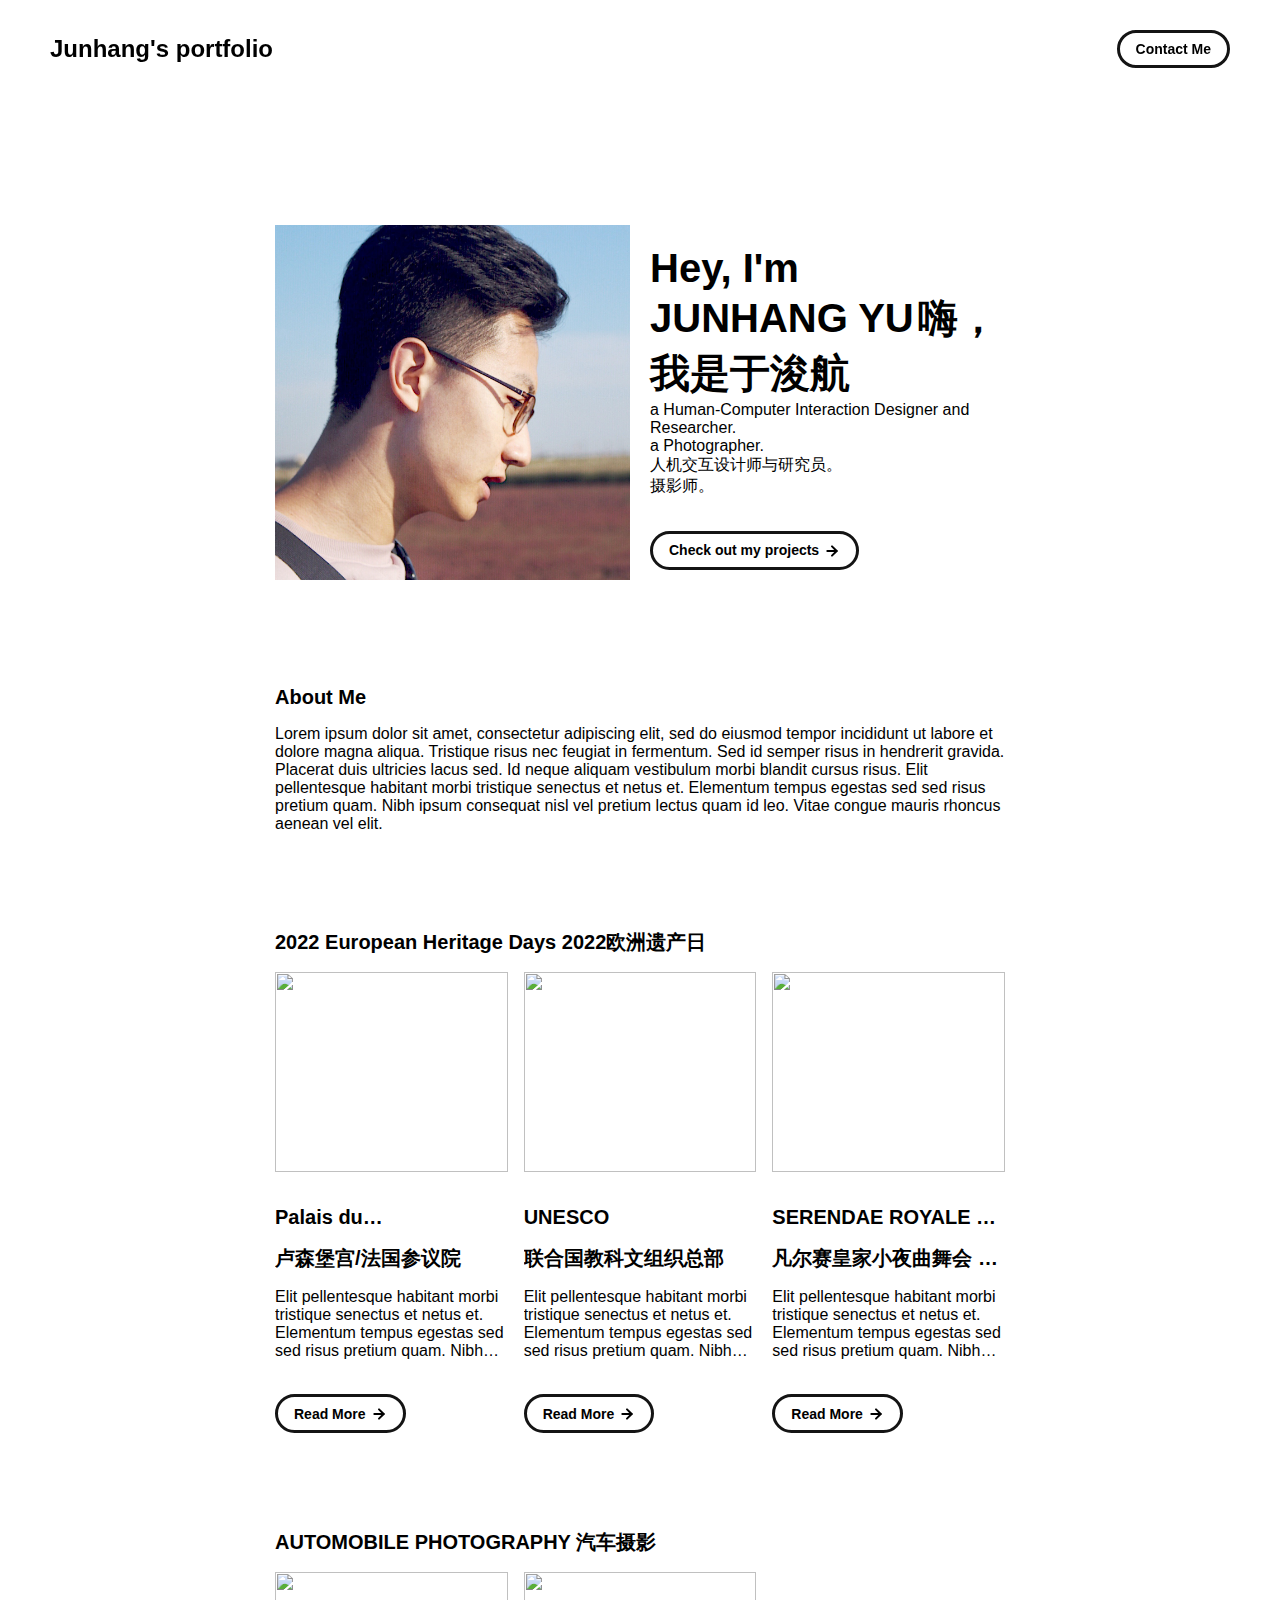
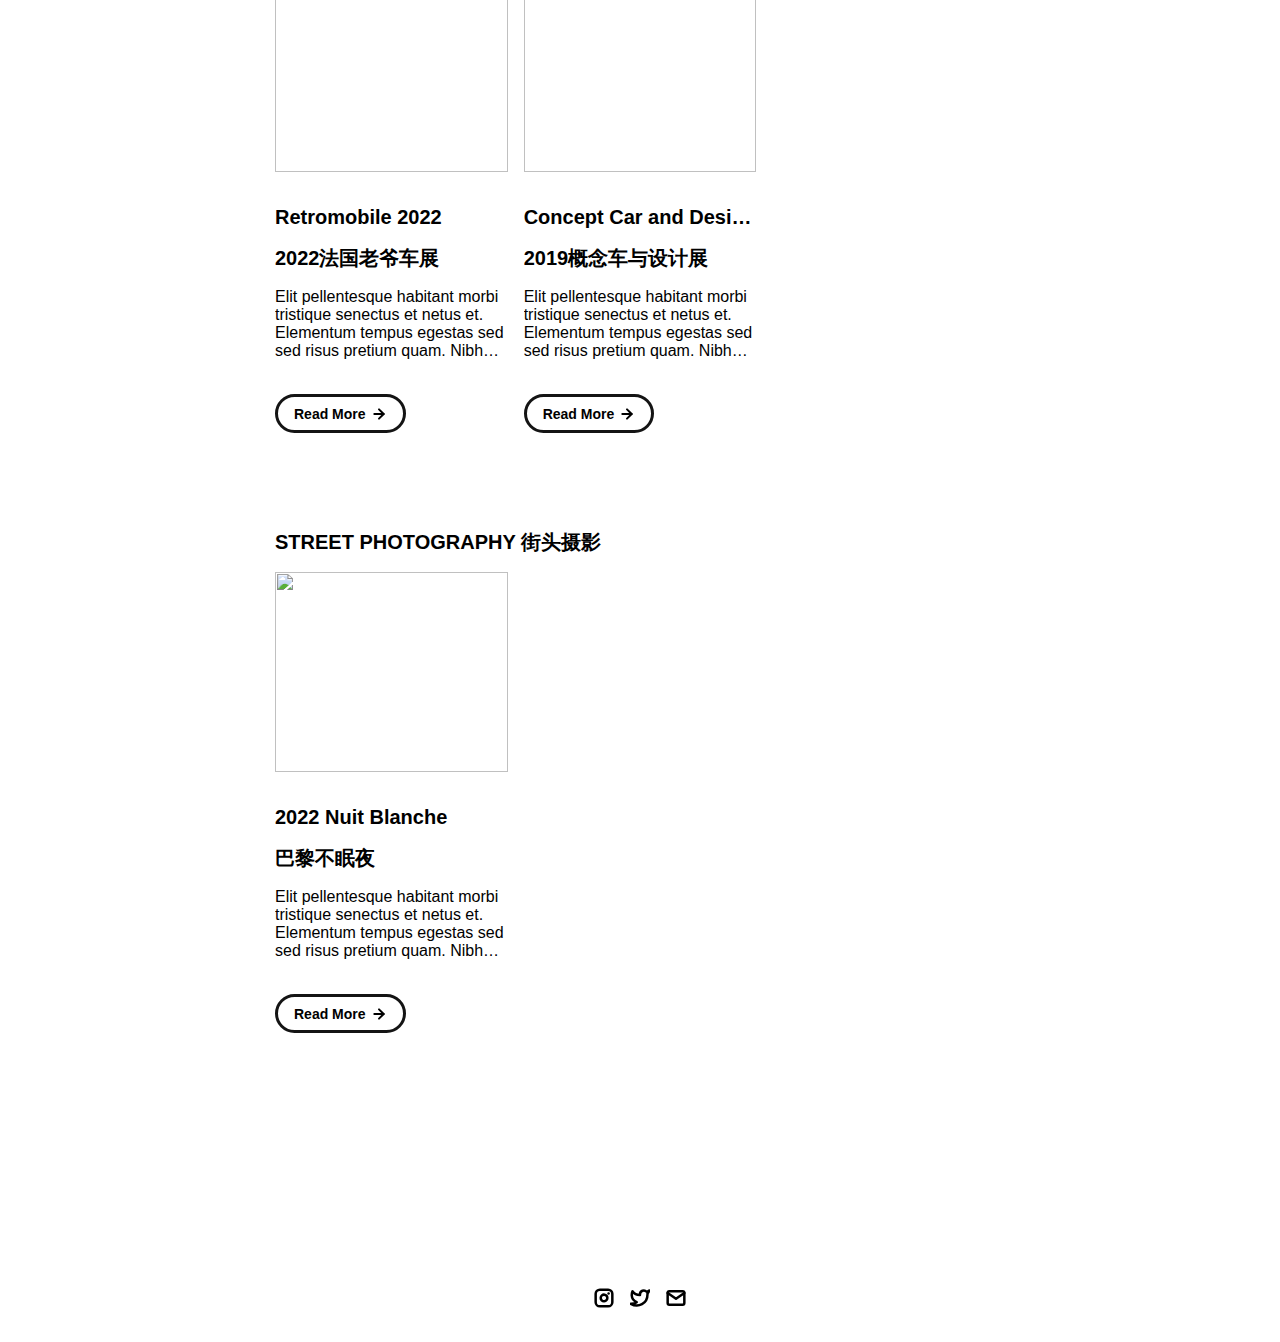
==== index.html @ 6de3dd18 "add index nav" ====
<!DOCTYPE html>
<html lang="en">

<head>
  <meta charset="utf-8">

  <!-- 
      TODO

      Upload your Unemployable (or whatever photo you like) to the assets/images folder
      and change the name of the image below to match the uploaded one

      Change the title in the <title> tag to whatever you would like the title of your portfolio to be

      This should be the same across all pages.
     -->
  <link rel="icon" href="./assets/images/1311.png" />
  <title>JUNHANG YU</title>
  <meta name="description" content="A portfolio template for the Unemployables community.">
  <meta name="viewport" content="width=device-width, initial-scale=1" />

  <link rel="stylesheet" href="./css/layout.css">
  <link rel="stylesheet" href="./css/typography.css">
  <link rel="stylesheet" href="./css/utilities.css">

  <script defer src="./js/script.js"></script>
</head>

<body>
  <!-- NAVBAR -->
  <div class="navbar">
    <a class="nav-title-link" href="./index.html">
      <!-- TODO - Change the "Portfolio Title" to whatever you want displayed in the top left -->
      <span class="nav-title">Junhang's portfolio</span>
      <!-- TODO - Change the email after 'mailto:' to your email address for contact -->
      <a class="button" href="mailto:jeremiah.y@hotmail.com">
        <span class="button-text">Contact Me</span>
      </a>
    </a>
  </div>

  <!-- MAIN PAGE CONTENT -->
  <div id="main-content">

    <!-- PORTFOLIO HEADER -->
    <div id="portfolio-header">
      <div id="portfolio-header-image-container">
        <!-- 
            TODO

            - Change the img "src" attribute to point to the Unemployable image you uploaded (or whatever image).
            - Change the number to point to your Unemployable & replace the OpenSea link with your own
            - If you aren't using an Unemployable as your image, remove the entire "a" element
          -->
        <img src="./assets/images/portrait.jpg" class="portfolio-header-image">
        <a class="no-underline" target="_blank"
          href="https://opensea.io/assets/0xe0be388ab81c47b0f098d2030a1c9ef190691a8a/1311">
          <span class="image-caption"></span>
        </a>
      </div>

      <!-- 
            TODO

            - Change the main-title to whatver you want
            - Change the body-text after that to a quick introduction to what you do
            - Edit the button text if you feel like it. It will link to the projects section below.
          -->
      <div id="portfolio-header-text-container">
        <div class="header-text">
          <span class="main-title">Hey, I'm JUNHANG YU</span>
          <span class="main-title">嗨，我是于浚航</span>
          <div class="body-text">a Human-Computer Interaction Designer and Researcher.
          </div>

          <div class="body-text">a Photographer.
            <div class="body-text">人机交互设计师与研究员。
            </div>
            <div class="body-text">摄影师。
            </div>
          </div>
        </div>
        <a class="button" id="my-work-link">
          <span class="button-text">Check out my projects</span>
          <image src="./assets/icons/arrow-right.svg" class="right-arrow-icon" />
        </a>
      </div>
    </div>

    <!-- ABOUT SECTION -->
    <!-- 
        TODO

        - Change the subheader-text to whatever header you want
        - Add paragraphs using the <div class="body-text"></div> elements in the "about-section-content"
      -->
    <div id="about-section">
      <span class="subheader-text">About Me</span>
      <div class="about-section-content">
        <div class="body-text">Lorem ipsum dolor sit amet, consectetur adipiscing elit, sed do eiusmod tempor incididunt
          ut labore et dolore magna aliqua. Tristique risus nec feugiat in fermentum. Sed id semper risus in hendrerit
          gravida. Placerat duis ultricies lacus sed. Id neque aliquam vestibulum morbi blandit cursus risus. Elit
          pellentesque habitant morbi tristique senectus et netus et. Elementum tempus egestas sed sed risus pretium
          quam. Nibh ipsum consequat nisl vel pretium lectus quam id leo. Vitae congue mauris rhoncus aenean vel elit.
        </div>

      </div>
    </div>

    <!-- PROJECTS / MY WORK SECTION -->
    <div id="my-work-section">
      <!-- TODO - Change the subheader-text to whatever you want the Projects section header to say -->
      <span class="subheader-text">2022 European Heritage Days 2022欧洲遗产日 </span>

      <div class="projects-container">

        <!-- 
            TODO

            This is where the project cards live. Here's a base level project card for you to copy:
            <div class="project-card">
              <img src="./assets/images/IMAGE_NAME" class="project-image">
              <div class="project-card-text-container">
                <div class="subheader-text project-title">PROJECT_NAME</div>
                <div class="body-text project-card-text">SMALL_PROJECT_DESCRIPTION</div>
              </div>
              <a class="button" href="./project-pages/PROJECT_PAGE_NAME.html">
                <span class="button-text">Read More</span>
                <image src="./assets/icons/arrow-right.svg" class="right-arrow-icon"/>
              </a>
            </div>

            - To add a project to the this area, copy the above, paste it below this comment, and change the following:
                - IMAGE_NAME: the name of the image file in assets/images
                - PROJECT_NAME: the name of the project (keep it short, it only shows 1 line)
                - SMALL_PROJECT_DESCRIPTION: a quick project description (max 4 lines)
                - PROJECT_PAGE_NAME.html: the html filename for the project (must be in project-pages folder)
          -->
        <div class="project-card">
          <img src="./assets/images/senat/1.jpg" class="project-image">
          <div class="project-card-text-container">
            <div class="subheader-text project-title">Palais du Luxembourg/SENAT</div>
            <div class="subheader-text project-title">卢森堡宫/法国参议院</div>
            <div class="body-text project-card-text">Elit pellentesque habitant morbi tristique senectus et netus et.
              Elementum tempus egestas sed sed risus pretium quam. Nibh ipsum consequat nisl vel pretium</div>
          </div>
          <a class="button" href="./project-pages/senat.html">
            <span class="button-text">Read More</span>
            <image src="./assets/icons/arrow-right.svg" class="right-arrow-icon" />
          </a>
        </div>
        <div class="project-card">
          <img src="./assets/images/unesco/1861663924203.jpg" class="project-image">
          <div class="project-card-text-container">
            <div class="subheader-text project-title">UNESCO</div>
            <div class="subheader-text project-title">联合国教科文组织总部</div>
            <div class="body-text project-card-text">Elit pellentesque habitant morbi tristique senectus et netus et.
              Elementum tempus egestas sed sed risus pretium quam. Nibh ipsum consequat nisl vel pretium</div>
          </div>
          <a class="button" href="./project-pages/unesco.html">
            <span class="button-text">Read More</span>
            <image src="./assets/icons/arrow-right.svg" class="right-arrow-icon" />
          </a>
        </div>

        <div class="project-card">
          <img src="./assets/images/versailles/290A2220.jpg" class="project-image">
          <div class="project-card-text-container">
            <div class="subheader-text project-title">SERENDAE ROYALE + GRANDES EAUX NOCTURNES</div>
            <div class="subheader-text project-title">凡尔赛皇家小夜曲舞会 + 夜间喷泉焰火</div>
            <div class="body-text project-card-text">Elit pellentesque habitant morbi tristique senectus et netus et.
              Elementum tempus egestas sed sed risus pretium quam. Nibh ipsum consequat nisl vel pretium</div>
          </div>
          <a class="button" href="./project-pages/versailles.html">
            <span class="button-text">Read More</span>
            <image src="./assets/icons/arrow-right.svg" class="right-arrow-icon" />
          </a>
        </div>
      </div>
    </div>



    <div id="my-work-section">
      <!-- TODO - Change the subheader-text to whatever you want the Projects section header to say -->
      <span class="subheader-text">AUTOMOBILE PHOTOGRAPHY 汽车摄影</span>

      <div class="projects-container">
        <div class="project-card">
          <img src="./assets/images/retromobile2022/290A1263.jpg" class="project-image">
          <div class="project-card-text-container">
            <div class="subheader-text project-title">Retromobile 2022</div>
            <div class="subheader-text project-title">2022法国老爷车展</div>
            <div class="body-text project-card-text">Elit pellentesque habitant morbi tristique senectus et netus et.
              Elementum tempus egestas sed sed risus pretium quam. Nibh ipsum consequat nisl vel pretium</div>
          </div>
          <a class="button" href="./project-pages/retromobile2022.html">
            <span class="button-text">Read More</span>
            <image src="./assets/icons/arrow-right.svg" class="right-arrow-icon" />
          </a>
        </div>


        <div class="project-card">
          <img src="./assets/images/conceptcarexpo2019/290A8990.jpg" class="project-image">
          <div class="project-card-text-container">
            <div class="subheader-text project-title">Concept Car and Design Exposition 2019</div>
            <div class="subheader-text project-title">2019概念车与设计展</div>
            <div class="body-text project-card-text">Elit pellentesque habitant morbi tristique senectus et netus et.
              Elementum tempus egestas sed sed risus pretium quam. Nibh ipsum consequat nisl vel pretium</div>
          </div>
          <a class="button" href="./project-pages/conceptcarexpo2019.html">
            <span class="button-text">Read More</span>
            <image src="./assets/icons/arrow-right.svg" class="right-arrow-icon" />
          </a>
        </div>

      </div>
    </div>





    <div id="my-work-section">
      <span class="subheader-text">STREET PHOTOGRAPHY 街头摄影</span>
    <div class="project-card">
      <img src="./assets/images/nuitblanche2022/1WechatIMG239.jpg" class="project-image">
      <div class="project-card-text-container">
        <div class="subheader-text project-title">2022 Nuit Blanche</div>
        <div class="subheader-text project-title">巴黎不眠夜</div>
        <div class="body-text project-card-text">Elit pellentesque habitant morbi tristique senectus et netus et.
          Elementum tempus egestas sed sed risus pretium quam. Nibh ipsum consequat nisl vel pretium</div>
      </div>
      <a class="button" href="./project-pages/nuitblanche.html">
        <span class="button-text">Read More</span>
        <image src="./assets/icons/arrow-right.svg" class="right-arrow-icon" />
      </a>
    </div>
    </div>





  </div>

  <!-- FOOTER -->
  <div id="footer">
    <!-- 
        TODO - Change href to your Instagram account (can also delete entire "a" element if no Instagram) 

        This should be the same across all pages.
      -->
    <a class="icon-link" target="_blank" href="https://twitter.com/whitevans_eth">
      <image src="./assets/icons/instagram.svg" class="footer-icon" />
    </a>
    <!-- 
        TODO - Change href to your Twitter account (can also delete entire "a" element if no Twitter) 
      
        This should be the same across all pages.
      -->
    <a class="icon-link" target="_blank" href="https://twitter.com/whitevans_eth">
      <image src="./assets/icons/twitter.svg" class="footer-icon" />
    </a>
    <!-- 
        TODO - Change the email after "mailto" to your contact email 
      
        This should be the same across all pages.
      -->
    <a class="icon-link" href="mailto:whitevans.eth@gmail.com">
      <image src="./assets/icons/mail.svg" class="footer-icon" />
    </a>


  </div>

</body>

</html>
---- css/layout.css ----
* {
  box-sizing: border-box;
}

html {
  text-size-adjust: none;
  -webkit-text-size-adjust: none;
  -moz-text-size-adjust: none;
  -ms-text-size-adjust: none;
  scroll-behavior: smooth;
  
}

body {
  margin: 0;
  -webkit-font-smoothing: antialiased;
  -moz-osx-font-smoothing: grayscale;
  position: relative;
  /* background-color: aqua; */
  scroll-padding-top: var(--scroll-padding);
}




/* Main Page Layout */

#main-content {
  margin: 225px 425px;
  display: flex;
  flex-direction: column;
  gap: 96px;
  background-color: white;
  
}




/* Portfolio Header */

#portfolio-header {
  display: flex;
  gap: 20px;
  align-items: center;
}

#portfolio-header-image-container {
  display: flex;
  flex-direction: column;
  gap: 10px;
  flex-basis: 50%;
}

.portfolio-header-image {
  width: 100%;
  height: auto;
}

#portfolio-header-text-container {
  display: flex;
  flex-direction: column;
  gap: 34px;
  flex-basis: 50%;
}




/* About Section */

#about-section {
  display: flex;
  flex-direction: column;
  gap: 16px;
}

.about-section-content {
  display: flex;
  flex-direction: column;
  gap: 34px;
}




/* Project Section */

#my-work-section {
  display: flex;
  flex-direction: column;
  gap: 16px;
}

.projects-container {
  display: flex;
  gap: 34px 16px;
  flex-wrap: wrap;
}

    /* Project Cards */

    .project-card {
      max-width: calc((100% - 32px) / 3);
      display: flex;
      flex-direction: column;
      gap: 34px;
    }

    .project-card-text-container {
      flex-direction: column;
      display: flex;
      gap: 16px
    }

    .project-image {
      width: 100%;
      height: 200px;
      object-fit: cover;
      object-position: center;
    }




/* Project Pages */

#project-header {
  display: flex;
  flex-direction: column;
  gap: 16px;
}

.project-header-image {
  width: 100%;
  height: auto;
}

#project-details {
  display: flex;
  flex-direction: column;
  gap: 16px;
}

.project-details-content {
  display: flex;
  flex-direction: column;
  gap: 34px;
}

    /* Project Gallery */

    #project-gallery {
      display: flex;
      flex-direction: column;
      gap: 16px;
    }

    .project-gallery-content {
      display: flex;
      flex-wrap: wrap;
      gap: 34px 16px;
    }

    .gallery-image-container {
      width: 100%;
      display: flex;
      flex-direction: column;
      gap: 10px;
    }

    .gallery-image-container.half-width {
      width: calc((100% - 16px) / 2);
    }

    .gallery-image {
      width: 100%;
      height: auto;
    }


/* Extra Extra large devices (large laptops and desktops, 1200px and below) */
@media only screen and (max-width: 1600px) {
  #main-content {
    margin: 225px 275px;
  }
}

/* Extra large devices (large laptops and desktops, 1200px and below) */
@media only screen and (max-width: 1200px) {
  #main-content {
    margin: 225px 175px;
  }
}

/* Large devices (laptops/desktops, 1000px and below) */
@media only screen and (max-width: 1000px) {
  #main-content {
    margin: 225px 75px;
  }
}

/* Small devices (portrait tablets and large phones, 800px and below) */
@media only screen and (max-width: 800px) {
  #main-content {
    margin: 150px 50px;
  }

  #portfolio-header {
    flex-direction: column;
  }

  .project-card {
    max-width: calc((100% - 16px) / 2);
  }
}

/* Small devices (portrait tablets and large phones, 600px and below) */
@media only screen and (max-width: 600px) {
  #main-content {
    margin: 125px 20px;
  }

  .project-card {
    max-width: 100%;
  }
}
---- css/typography.css ----
body {
  font-family: "Helvetica Neue", Helvetica, Arial, sans-serif;
}

.nav-title {
  font-weight: 700;
  font-size: 24px;
}

.button-text {
  font-size: 14px;
  font-weight: 700;
}

.image-caption {
  font-size: 14px;
  font-weight: 500;
}

.main-title {
  font-size: 40px;
  font-weight: 700;
}

.subheader-text {
  font-size: 20px;
  font-weight: 700;
}

.body-text {
  font-size: 16px;
  font-weight: 500;
}

.project-card-text {
  overflow: hidden;
  text-overflow: ellipsis;
  display: -webkit-box;
  -webkit-line-clamp: 4;
  -webkit-box-orient: vertical;
}

.project-title {
  overflow: hidden;
  text-overflow: ellipsis;
  display: -webkit-box;
  -webkit-line-clamp: 1;
  -webkit-box-orient: vertical;
}
---- css/utilities.css ----
/* Icons */

.right-arrow-icon {
  width: 16px;
  height: 16px;
  margin-top: 1px;
}

.footer-icon {
  width: 20px;
  height: 20px;
}

a.icon-link {
  transition: transform 200ms ease-in-out;
}

a.icon-link:hover {
  cursor: pointer;
  stroke-width: 5;
  margin: 0;
  transform: rotate(15deg);
}


/* Navbar Styling */

.navbar {
  
  width: 100%;
  padding: 30px 50px;
  display: flex;
  justify-content: space-between;
  align-items: center;
  position: fixed;
  top: 0;
  left: 0;
  /* background-color: green; */
  /* background-color: white  */
}

.nav-title-link {
  color: black;
  text-decoration: none;
}

.nav-title-link:hover {
  text-decoration: underline;
}

/* Small devices (portrait tablets and large phones, 800px and below) */
@media only screen and (max-width: 800px) {
  .navbar {
    padding: 20px 20px;
    background-color: white
  }
}


/* Button Styling */

a.button {
  background-color: white;
  padding: 8px 16px;
  border: 3px solid #141414;
  border-radius: 50px;
  color: black;
  text-decoration: none;
  width: fit-content;
  display: flex;
  gap: 5px;
  align-items: center;
}

a.button:hover {
  text-decoration: underline;
  text-decoration-thickness: 2px;
  cursor: pointer;
}


/* Footer Styling */

#footer {
  width: 100%;
  display: flex;
  padding: 30px 50px;
  justify-content: center;
  align-items: center;
  gap: 16px;
}

/* Link Styling */
a.no-underline {
  text-decoration: none;
  color: black
}

a.no-underline:hover {
  text-decoration: underline;
  cursor: pointer;
}

/* Small devices (portrait tablets and large phones, 800px and below) */
@media only screen and (max-width: 800px) {
  #footer {
    padding: 20px 20px;
  }
}


/* Floating button */
#float-button {
  position: fixed;
  bottom: 20px;
  right: 30px;
}
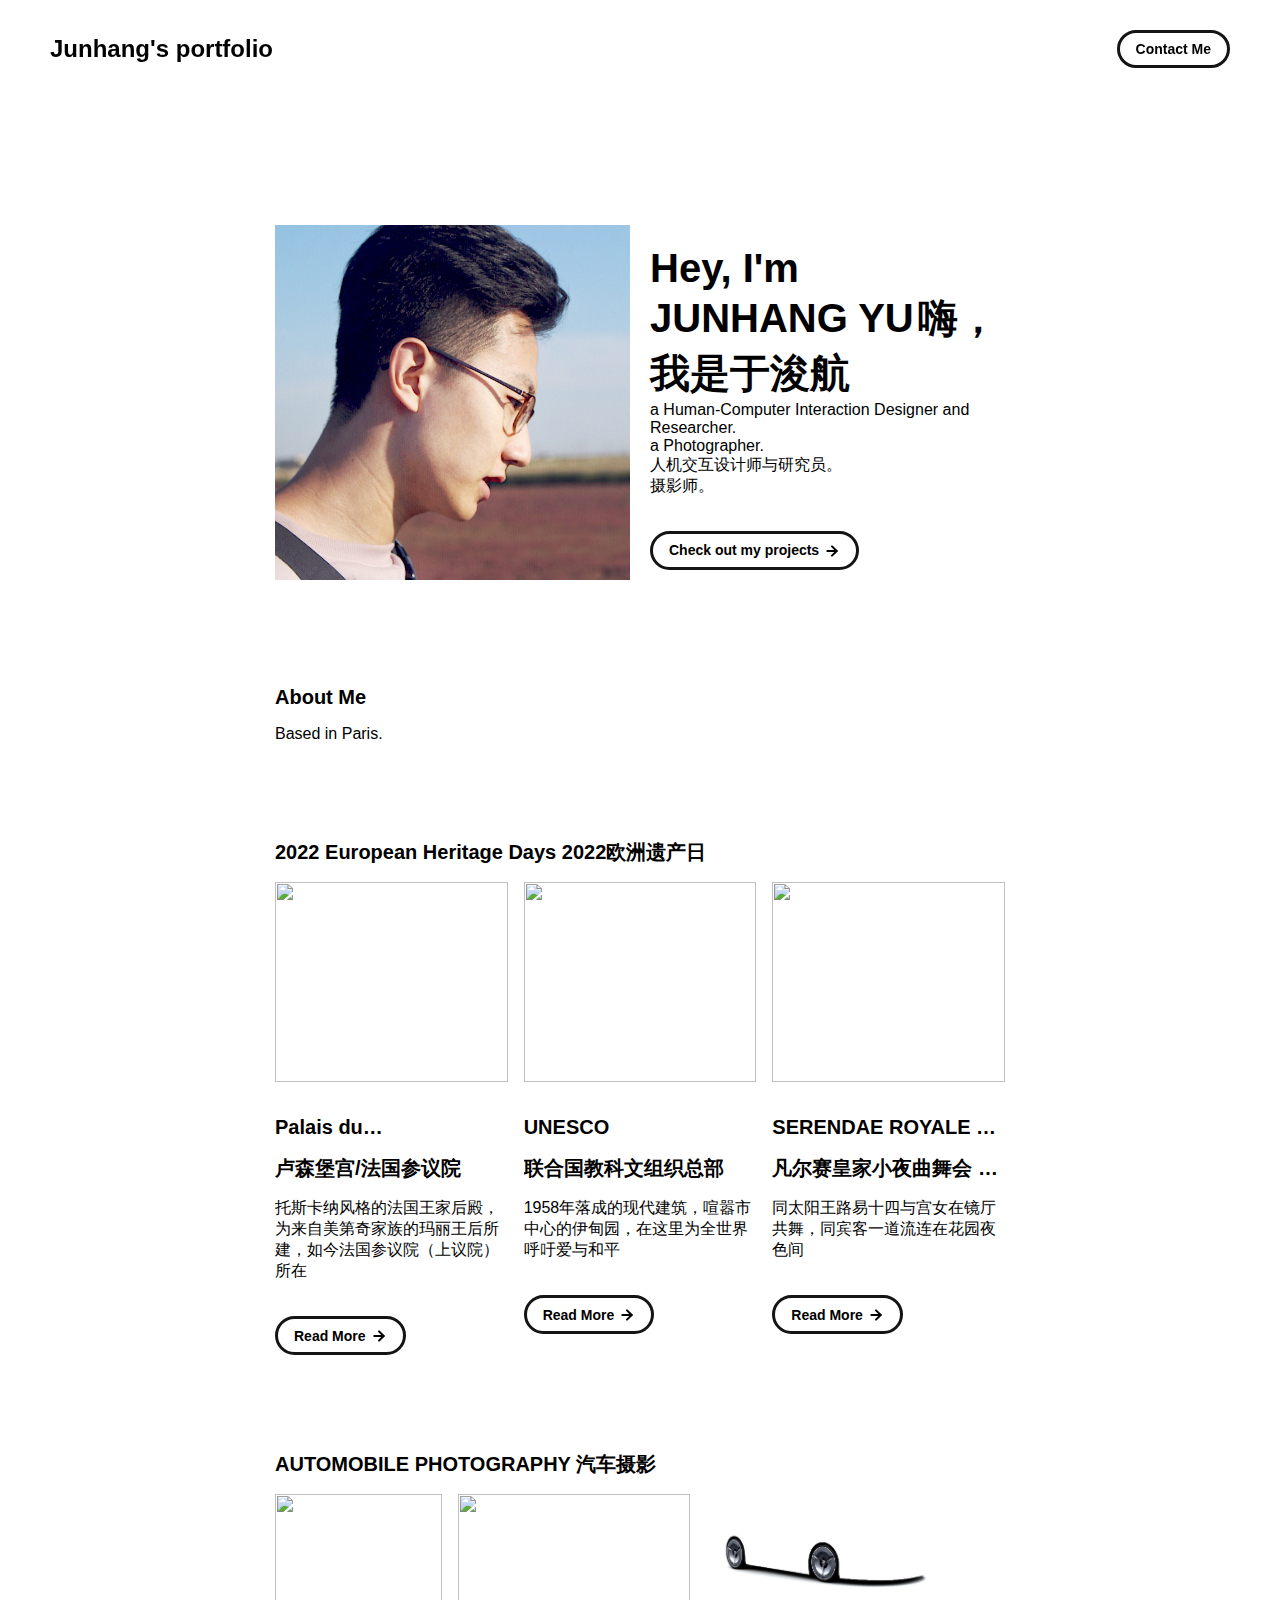
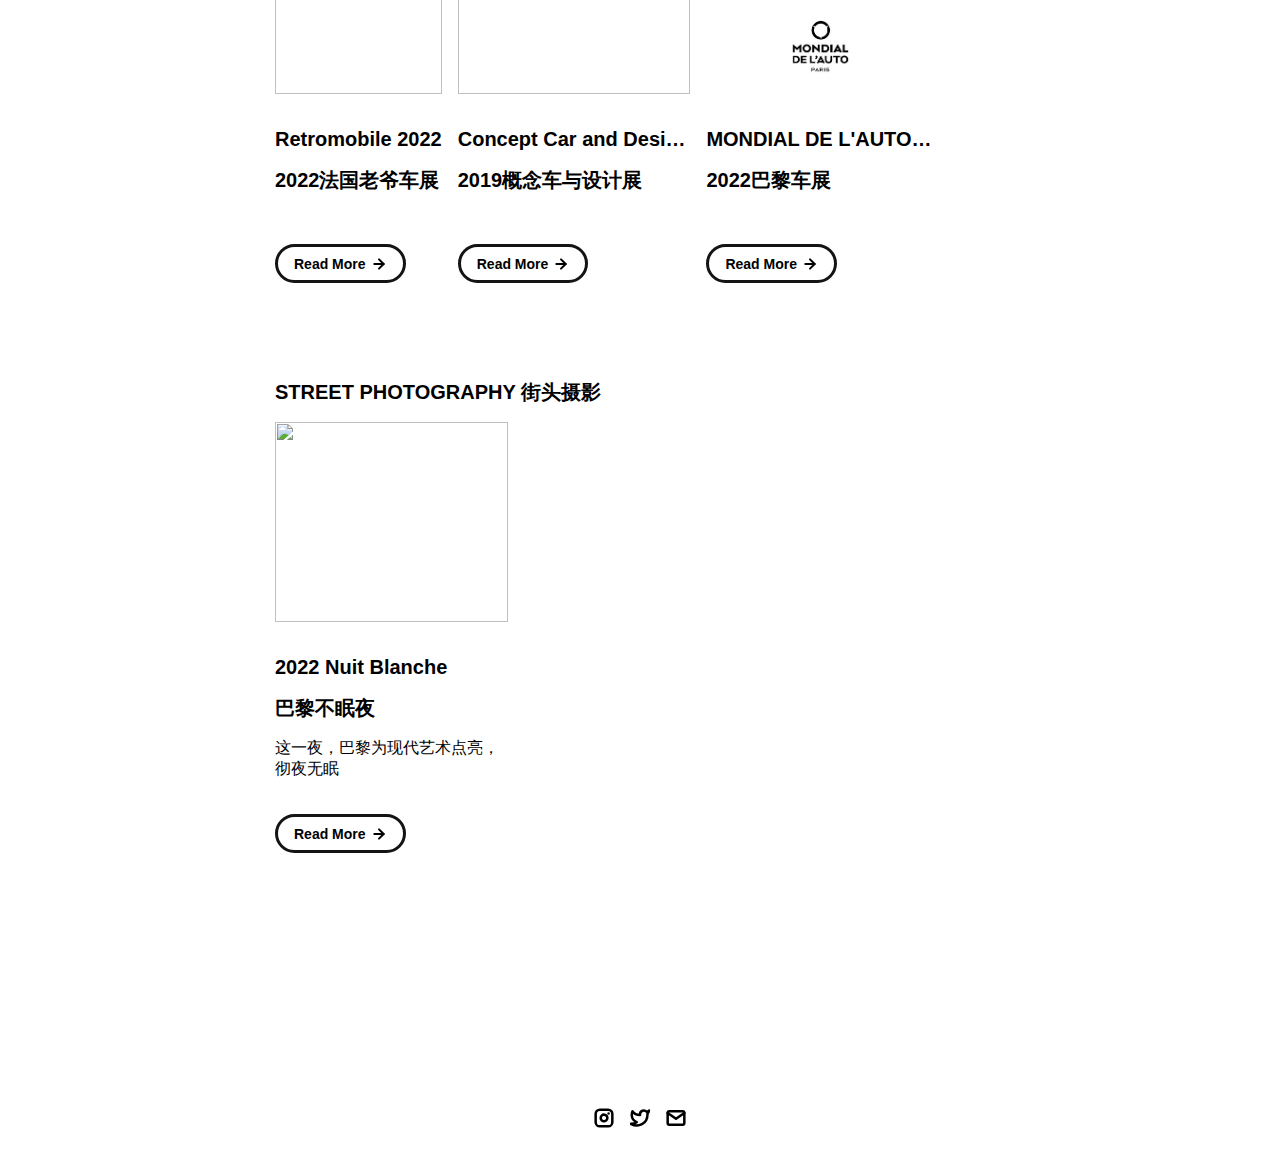
==== commit 606375e9: "add pics" ====
--- a/index.html
+++ b/index.html
@@ -33,7 +33,7 @@
       <!-- TODO - Change the "Portfolio Title" to whatever you want displayed in the top left -->
       <span class="nav-title">Junhang's portfolio</span>
       <!-- TODO - Change the email after 'mailto:' to your email address for contact -->
-      <a class="button" href="mailto:jeremiah.y@hotmail.com">
+      <a class="button" href="mailto:junhang.yu@outlook.com">
         <span class="button-text">Contact Me</span>
       </a>
     </a>
@@ -97,11 +97,8 @@
     <div id="about-section">
       <span class="subheader-text">About Me</span>
       <div class="about-section-content">
-        <div class="body-text">Lorem ipsum dolor sit amet, consectetur adipiscing elit, sed do eiusmod tempor incididunt
-          ut labore et dolore magna aliqua. Tristique risus nec feugiat in fermentum. Sed id semper risus in hendrerit
-          gravida. Placerat duis ultricies lacus sed. Id neque aliquam vestibulum morbi blandit cursus risus. Elit
-          pellentesque habitant morbi tristique senectus et netus et. Elementum tempus egestas sed sed risus pretium
-          quam. Nibh ipsum consequat nisl vel pretium lectus quam id leo. Vitae congue mauris rhoncus aenean vel elit.
+        <div class="body-text">
+          Based in Paris. 
         </div>
 
       </div>
@@ -141,8 +138,7 @@
           <div class="project-card-text-container">
             <div class="subheader-text project-title">Palais du Luxembourg/SENAT</div>
             <div class="subheader-text project-title">卢森堡宫/法国参议院</div>
-            <div class="body-text project-card-text">Elit pellentesque habitant morbi tristique senectus et netus et.
-              Elementum tempus egestas sed sed risus pretium quam. Nibh ipsum consequat nisl vel pretium</div>
+            <div class="body-text project-card-text">托斯卡纳风格的法国王家后殿，为来自美第奇家族的玛丽王后所建，如今法国参议院（上议院）所在</div>
           </div>
           <a class="button" href="./project-pages/senat.html">
             <span class="button-text">Read More</span>
@@ -154,8 +150,7 @@
           <div class="project-card-text-container">
             <div class="subheader-text project-title">UNESCO</div>
             <div class="subheader-text project-title">联合国教科文组织总部</div>
-            <div class="body-text project-card-text">Elit pellentesque habitant morbi tristique senectus et netus et.
-              Elementum tempus egestas sed sed risus pretium quam. Nibh ipsum consequat nisl vel pretium</div>
+            <div class="body-text project-card-text">1958年落成的现代建筑，喧嚣市中心的伊甸园，在这里为全世界呼吁爱与和平</div>
           </div>
           <a class="button" href="./project-pages/unesco.html">
             <span class="button-text">Read More</span>
@@ -168,8 +163,7 @@
           <div class="project-card-text-container">
             <div class="subheader-text project-title">SERENDAE ROYALE + GRANDES EAUX NOCTURNES</div>
             <div class="subheader-text project-title">凡尔赛皇家小夜曲舞会 + 夜间喷泉焰火</div>
-            <div class="body-text project-card-text">Elit pellentesque habitant morbi tristique senectus et netus et.
-              Elementum tempus egestas sed sed risus pretium quam. Nibh ipsum consequat nisl vel pretium</div>
+            <div class="body-text project-card-text">同太阳王路易十四与宫女在镜厅共舞，同宾客一道流连在花园夜色间</div>
           </div>
           <a class="button" href="./project-pages/versailles.html">
             <span class="button-text">Read More</span>
@@ -191,8 +185,7 @@
           <div class="project-card-text-container">
             <div class="subheader-text project-title">Retromobile 2022</div>
             <div class="subheader-text project-title">2022法国老爷车展</div>
-            <div class="body-text project-card-text">Elit pellentesque habitant morbi tristique senectus et netus et.
-              Elementum tempus egestas sed sed risus pretium quam. Nibh ipsum consequat nisl vel pretium</div>
+            <div class="body-text project-card-text"></div>
           </div>
           <a class="button" href="./project-pages/retromobile2022.html">
             <span class="button-text">Read More</span>
@@ -206,14 +199,29 @@
           <div class="project-card-text-container">
             <div class="subheader-text project-title">Concept Car and Design Exposition 2019</div>
             <div class="subheader-text project-title">2019概念车与设计展</div>
-            <div class="body-text project-card-text">Elit pellentesque habitant morbi tristique senectus et netus et.
-              Elementum tempus egestas sed sed risus pretium quam. Nibh ipsum consequat nisl vel pretium</div>
+            <div class="body-text project-card-text"></div>
           </div>
           <a class="button" href="./project-pages/conceptcarexpo2019.html">
             <span class="button-text">Read More</span>
             <image src="./assets/icons/arrow-right.svg" class="right-arrow-icon" />
           </a>
         </div>
+
+
+
+        <div class="project-card">
+          <img src="./assets/images/mondialDeLAuto2022/cover.jpeg" class="project-image">
+          <div class="project-card-text-container">
+            <div class="subheader-text project-title">MONDIAL DE L'AUTO 2022</div>
+            <div class="subheader-text project-title">2022巴黎车展</div>
+            <div class="body-text project-card-text"></div>
+          </div>
+          <a class="button" href="./project-pages/ParisAutoShow2022.html">
+            <span class="button-text">Read More</span>
+            <image src="./assets/icons/arrow-right.svg" class="right-arrow-icon" />
+          </a>
+        </div>
+
 
       </div>
     </div>
@@ -229,8 +237,7 @@
       <div class="project-card-text-container">
         <div class="subheader-text project-title">2022 Nuit Blanche</div>
         <div class="subheader-text project-title">巴黎不眠夜</div>
-        <div class="body-text project-card-text">Elit pellentesque habitant morbi tristique senectus et netus et.
-          Elementum tempus egestas sed sed risus pretium quam. Nibh ipsum consequat nisl vel pretium</div>
+        <div class="body-text project-card-text">这一夜，巴黎为现代艺术点亮，彻夜无眠</div>
       </div>
       <a class="button" href="./project-pages/nuitblanche.html">
         <span class="button-text">Read More</span>
@@ -248,33 +255,30 @@
   <!-- FOOTER -->
   <div id="footer">
     <!-- 
-        TODO - Change href to your Instagram account (can also delete entire "a" element if no Instagram) 
-
-        This should be the same across all pages.
-      -->
-    <a class="icon-link" target="_blank" href="https://twitter.com/whitevans_eth">
-      <image src="./assets/icons/instagram.svg" class="footer-icon" />
-    </a>
-    <!-- 
-        TODO - Change href to your Twitter account (can also delete entire "a" element if no Twitter) 
-      
-        This should be the same across all pages.
-      -->
-    <a class="icon-link" target="_blank" href="https://twitter.com/whitevans_eth">
-      <image src="./assets/icons/twitter.svg" class="footer-icon" />
-    </a>
-    <!-- 
-        TODO - Change the email after "mailto" to your contact email 
-      
-        This should be the same across all pages.
-      -->
-    <a class="icon-link" href="mailto:whitevans.eth@gmail.com">
-      <image src="./assets/icons/mail.svg" class="footer-icon" />
-    </a>
-
-
+      TODO - Change href to your Instagram account (can also delete entire "a" element if no Instagram) 
+
+      This should be the same across all pages.
+    -->
+    <a class="icon-link" target="_blank" href="https://instagram.com/jeremiah_masong">
+      <image src="../assets/icons/instagram.svg" class="footer-icon"/>
+    </a>
+    <!-- 
+      TODO - Change href to your Twitter account (can also delete entire "a" element if no Twitter) 
+    
+      This should be the same across all pages.
+    -->
+    <a class="icon-link" target="_blank" href="https://twitter.com">
+      <image src="../assets/icons/twitter.svg" class="footer-icon"/>
+    </a>
+    <!-- 
+      TODO - Change the email after "mailto" to your contact email 
+    
+      This should be the same across all pages.
+    -->
+    <a class="icon-link" href="mailto:junhang.yu@outlook.com">
+      <image src="../assets/icons/mail.svg" class="footer-icon"/>
+    </a>
   </div>
-
 </body>
 
 </html>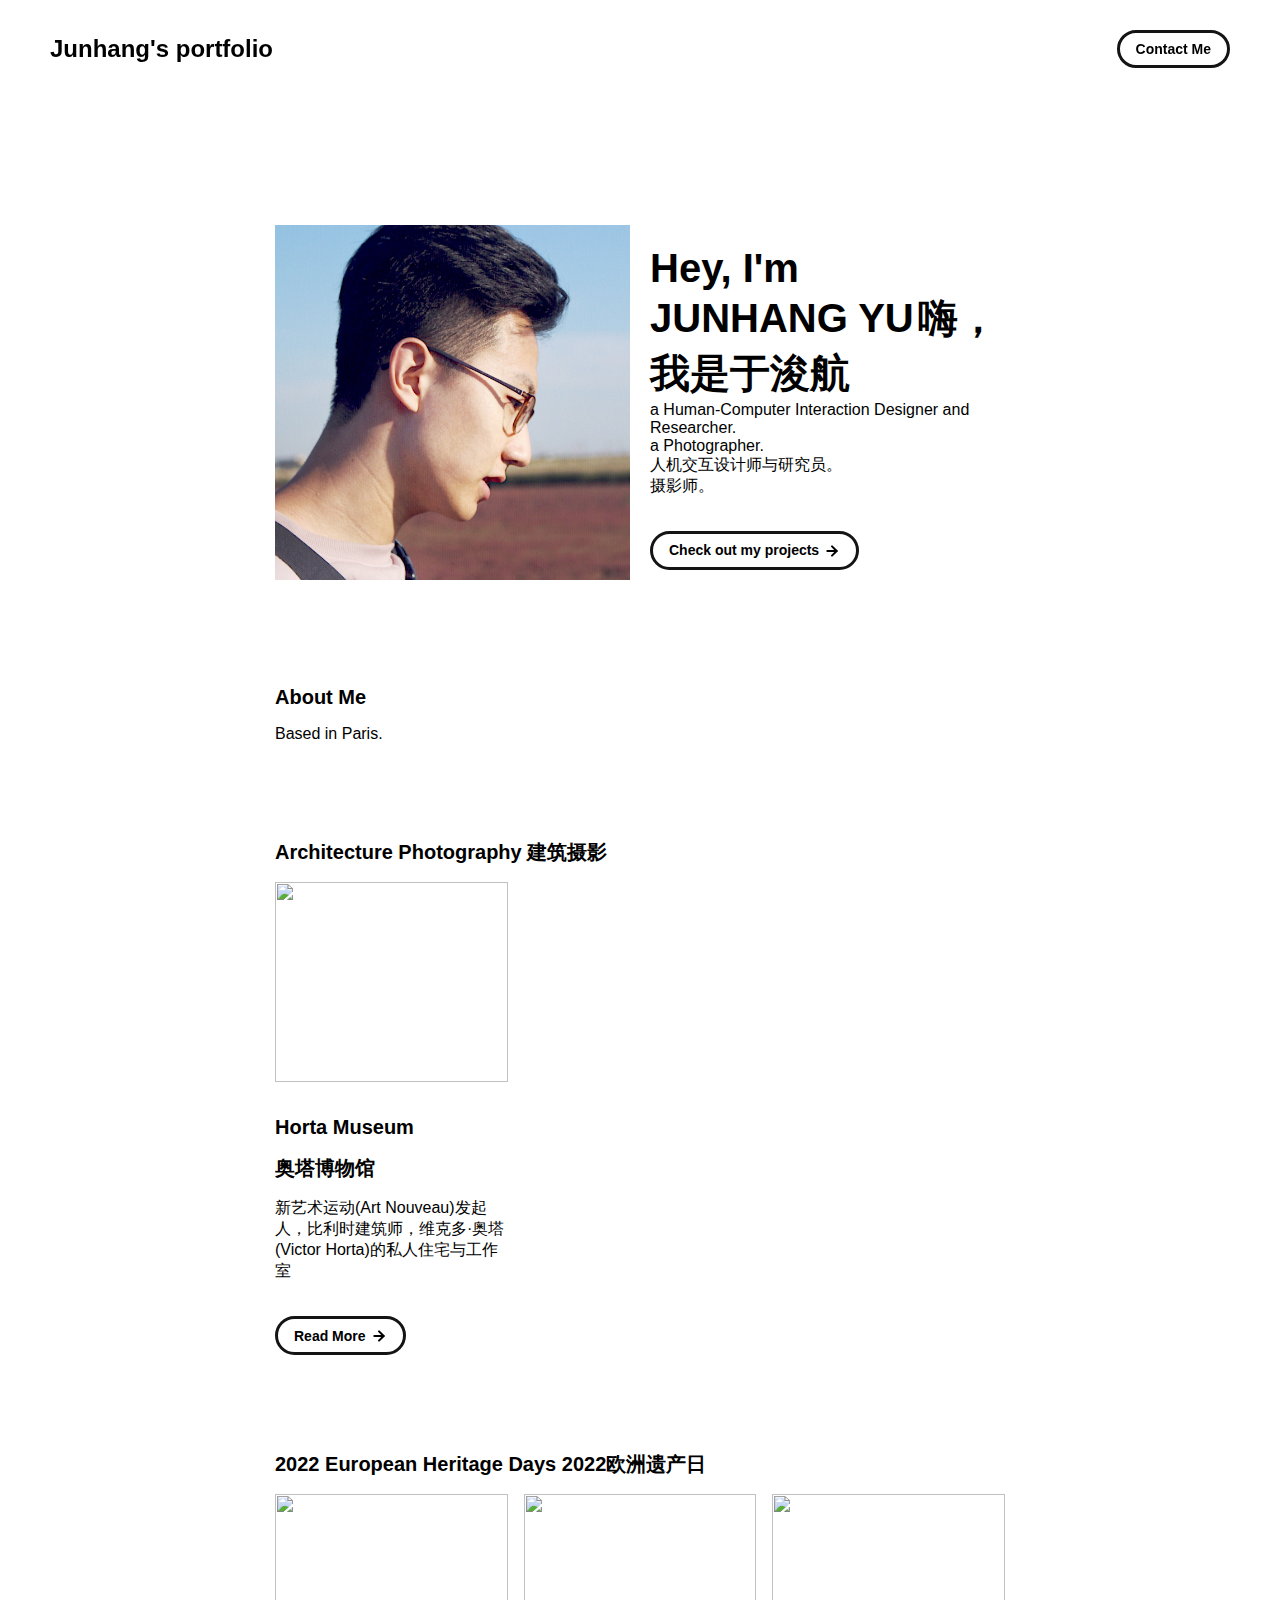
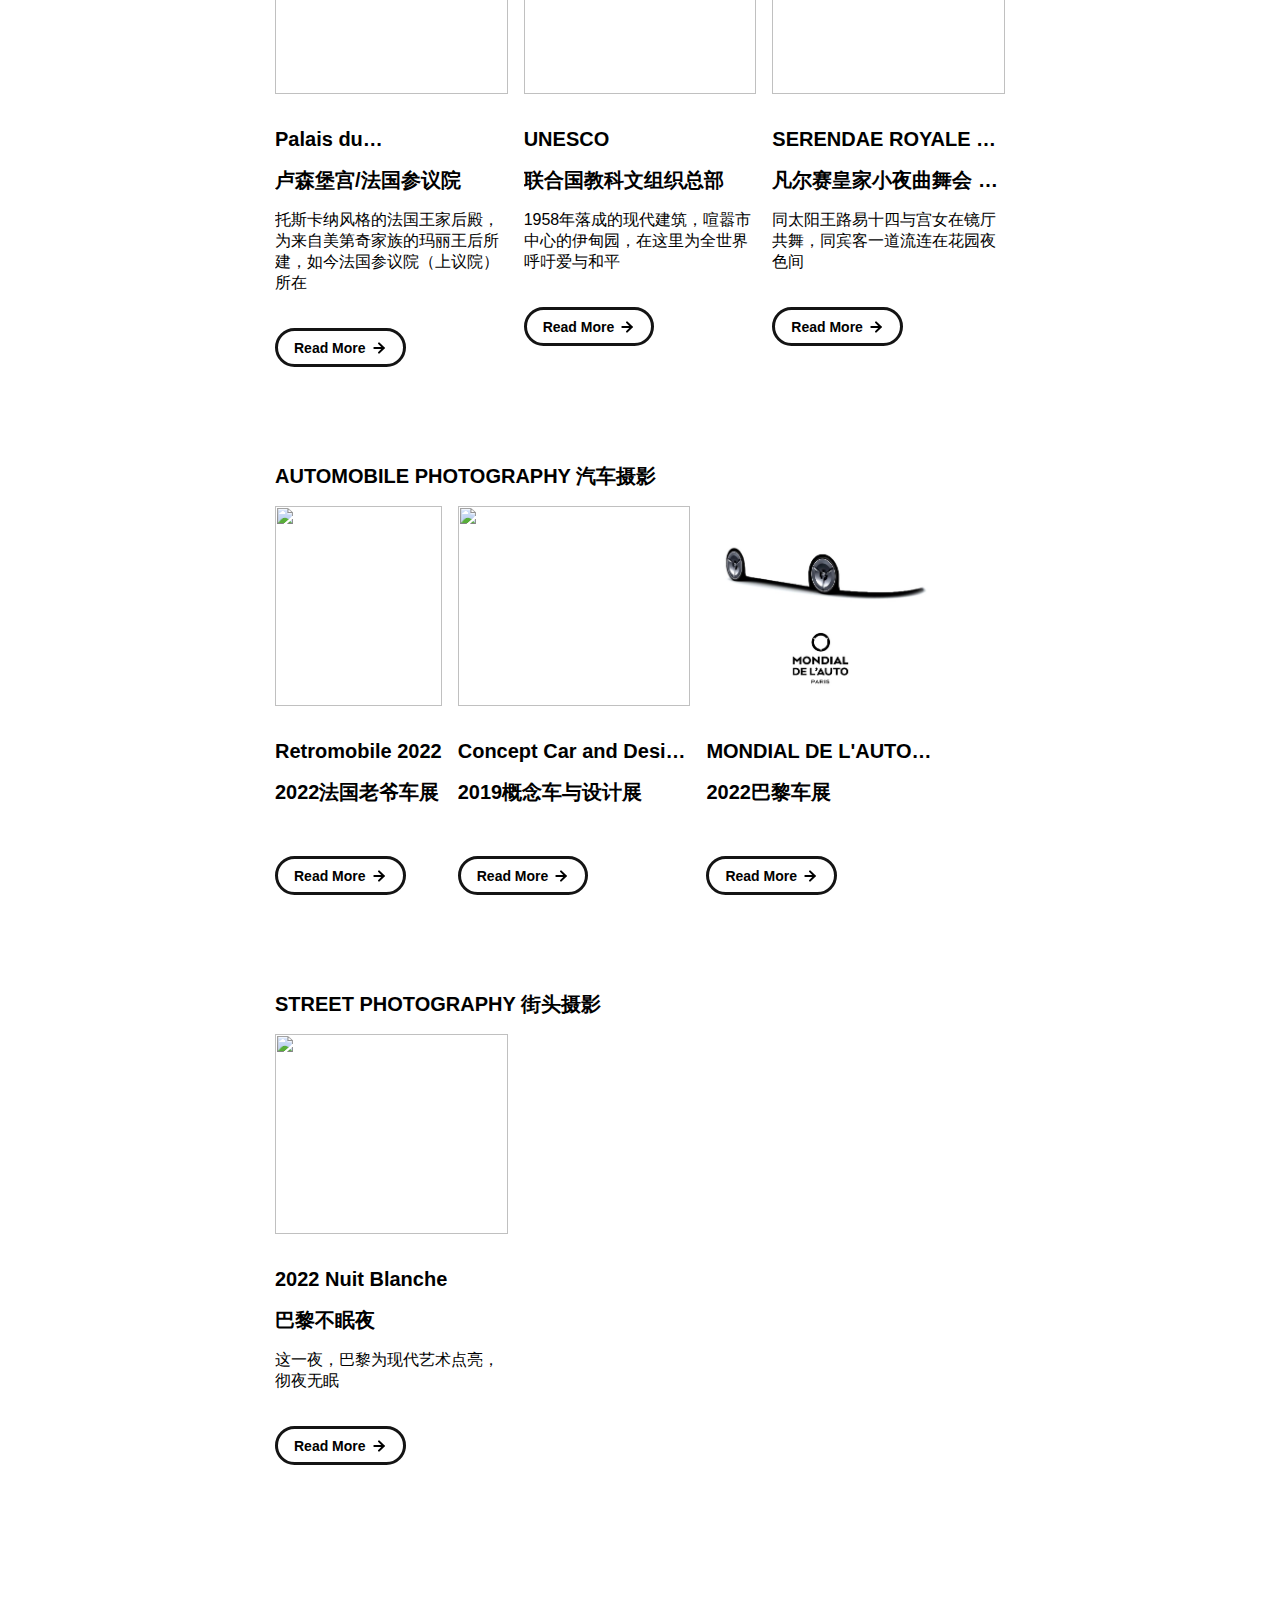
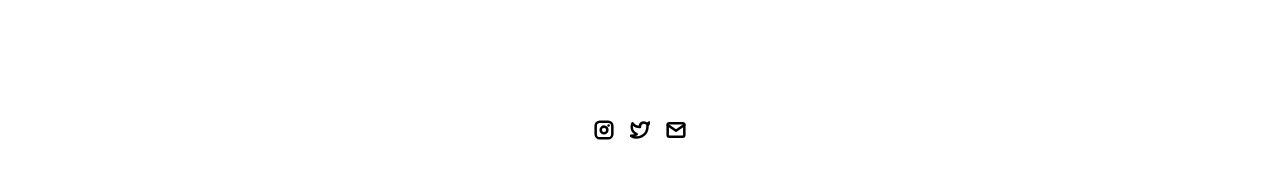
==== commit b7784ec2: "add pictures" ====
--- a/index.html
+++ b/index.html
@@ -2,7 +2,7 @@
 <html lang="en">
 
 <head>
-  <meta charset="utf-8">
+  <meta charset="utf-8" http-equiv="X-Frame-Options" content="deny">
 
   <!-- 
       TODO
@@ -98,13 +98,34 @@
       <span class="subheader-text">About Me</span>
       <div class="about-section-content">
         <div class="body-text">
-          Based in Paris. 
+          Based in Paris.
         </div>
 
       </div>
     </div>
 
     <!-- PROJECTS / MY WORK SECTION -->
+    <div id="my-work-section">
+
+      <span class="subheader-text">Architecture Photography 建筑摄影 </span>
+      <div class="projects-container">
+        <div class="project-card">
+          <img src="./assets/images/hortaMuseum/1.jpg" class="project-image">
+          <div class="project-card-text-container">
+            <div class="subheader-text project-title">Horta Museum</div>
+            <div class="subheader-text project-title">奥塔博物馆</div>
+            <div class="body-text project-card-text">新艺术运动(Art Nouveau)发起人，比利时建筑师，维克多·奥塔(Victor Horta)的私人住宅与工作室</div>
+          </div>
+          <a class="button" href="./project-pages/hortaMuseum.html">
+            <span class="button-text">Read More</span>
+            <image src="./assets/icons/arrow-right.svg" class="right-arrow-icon" />
+          </a>
+        </div>
+      </div>
+
+
+
+    </div>
     <div id="my-work-section">
       <!-- TODO - Change the subheader-text to whatever you want the Projects section header to say -->
       <span class="subheader-text">2022 European Heritage Days 2022欧洲遗产日 </span>
@@ -232,18 +253,18 @@
 
     <div id="my-work-section">
       <span class="subheader-text">STREET PHOTOGRAPHY 街头摄影</span>
-    <div class="project-card">
-      <img src="./assets/images/nuitblanche2022/1WechatIMG239.jpg" class="project-image">
-      <div class="project-card-text-container">
-        <div class="subheader-text project-title">2022 Nuit Blanche</div>
-        <div class="subheader-text project-title">巴黎不眠夜</div>
-        <div class="body-text project-card-text">这一夜，巴黎为现代艺术点亮，彻夜无眠</div>
-      </div>
-      <a class="button" href="./project-pages/nuitblanche.html">
-        <span class="button-text">Read More</span>
-        <image src="./assets/icons/arrow-right.svg" class="right-arrow-icon" />
-      </a>
-    </div>
+      <div class="project-card">
+        <img src="./assets/images/nuitblanche2022/1WechatIMG239.jpg" class="project-image">
+        <div class="project-card-text-container">
+          <div class="subheader-text project-title">2022 Nuit Blanche</div>
+          <div class="subheader-text project-title">巴黎不眠夜</div>
+          <div class="body-text project-card-text">这一夜，巴黎为现代艺术点亮，彻夜无眠</div>
+        </div>
+        <a class="button" href="./project-pages/nuitblanche.html">
+          <span class="button-text">Read More</span>
+          <image src="./assets/icons/arrow-right.svg" class="right-arrow-icon" />
+        </a>
+      </div>
     </div>
 
 
@@ -260,7 +281,7 @@
       This should be the same across all pages.
     -->
     <a class="icon-link" target="_blank" href="https://instagram.com/jeremiah_masong">
-      <image src="../assets/icons/instagram.svg" class="footer-icon"/>
+      <image src="../assets/icons/instagram.svg" class="footer-icon" />
     </a>
     <!-- 
       TODO - Change href to your Twitter account (can also delete entire "a" element if no Twitter) 
@@ -268,7 +289,7 @@
       This should be the same across all pages.
     -->
     <a class="icon-link" target="_blank" href="https://twitter.com">
-      <image src="../assets/icons/twitter.svg" class="footer-icon"/>
+      <image src="../assets/icons/twitter.svg" class="footer-icon" />
     </a>
     <!-- 
       TODO - Change the email after "mailto" to your contact email 
@@ -276,7 +297,7 @@
       This should be the same across all pages.
     -->
     <a class="icon-link" href="mailto:junhang.yu@outlook.com">
-      <image src="../assets/icons/mail.svg" class="footer-icon"/>
+      <image src="../assets/icons/mail.svg" class="footer-icon" />
     </a>
   </div>
 </body>
--- a/css/typography.css
+++ b/css/typography.css
@@ -8,6 +8,11 @@
 }
 
 .button-text {
+  font-size: 14px;
+  font-weight: 700;
+}
+
+.filter-text {
   font-size: 14px;
   font-weight: 700;
 }
@@ -26,6 +31,12 @@
   font-size: 20px;
   font-weight: 700;
 }
+
+.subsubheader-text {
+  font-size: 16px;
+  font-weight: 700;
+}
+
 
 .body-text {
   font-size: 16px;
@@ -46,4 +57,21 @@
   display: -webkit-box;
   -webkit-line-clamp: 1;
   -webkit-box-orient: vertical;
+}
+
+
+table {
+  font-family: arial, sans-serif;
+  border-collapse: collapse;
+  width: 100%;
+}
+
+td, th {
+  border: 1px solid #dddddd;
+  text-align: left;
+  padding: 8px;
+}
+
+tr:nth-child(even) {
+  background-color: #efefef;
 }--- a/css/utilities.css
+++ b/css/utilities.css
@@ -1,4 +1,3 @@
-
 /* Icons */
 
 .right-arrow-icon {
@@ -27,7 +26,7 @@
 /* Navbar Styling */
 
 .navbar {
-  
+
   width: 100%;
   padding: 30px 50px;
   display: flex;
@@ -38,6 +37,7 @@
   left: 0;
   /* background-color: green; */
   /* background-color: white  */
+  z-index: 1;
 }
 
 .nav-title-link {
@@ -58,6 +58,12 @@
 }
 
 
+
+
+
+
+
+
 /* Button Styling */
 
 a.button {
@@ -74,10 +80,111 @@
 }
 
 a.button:hover {
-  text-decoration: underline;
   text-decoration-thickness: 2px;
   cursor: pointer;
-}
+  background-color: rgb(227, 227, 227);
+}
+
+
+/* TODO button status changed while active */
+/* .active, a.button{
+  background-color: rgb(250, 18, 18);
+} */
+
+
+
+
+.collapsible {
+  background-color: rgb(231, 231, 231);
+  color: #444;
+  cursor: pointer;
+  padding: 18px;
+  width: 100px;
+  border: none;
+  text-align: left;
+  outline: none;
+  font-size: 15px;
+}
+
+.active,
+.collapsible:hover {
+  background-color: rgb(227, 227, 227);
+}
+
+
+.collapsible:after {
+  content: '\002B';
+  color: rgb(0, 0, 0);
+  font-weight: bold;
+  float: right;
+  margin-left: 5px;
+}
+
+.active:after {
+  content: "\2212";
+}
+
+
+/* Style the collapsible content. Note: hidden by default */
+.collapsibleContent {
+  position: relative;
+  padding: 0 18px;
+  display: none;
+  overflow: hidden;
+  background-color: #f1f1f1;
+}
+
+
+
+
+
+/* dropdown */
+.dropdown {
+  width: 200px;
+  position: relative;
+  display: inline-block;
+}
+
+.dropbtn {
+
+  background-color: white;
+  padding: 8px 36px;
+  border: 3px solid #141414;
+  border-radius: 50px;
+  color: black;
+  text-decoration: none;
+  width: fit-content;
+  display: flex;
+  gap: 5px;
+  align-items: center;
+  font-size: 16px;
+
+}
+
+/* Dropdown Content (Hidden by Default) */
+.dropdown-content {
+  width: fit-content;
+  display: none;
+  position: absolute;
+  background-color: #ffffffeb;
+  border-radius: 10px;
+  min-width: 160px;
+  box-shadow: 0px 8px 16px 0px rgba(0,0,0,0.2);
+  z-index: 1;
+  font-size: 16px;
+  font-weight: 500;
+  gap: 5px;
+}
+
+
+/* Change color of dropdown links on hover */
+.dropdown-content a:hover {background-color: #ddd;}
+/* Show the dropdown menu on hover */
+.dropdown:hover .dropdown-content {display: block;}
+/* Change the background color of the dropdown button when the dropdown content is shown */
+.dropdown:hover .dropbtn {background-color: #c2c2c2;}
+
+
 
 
 /* Footer Styling */
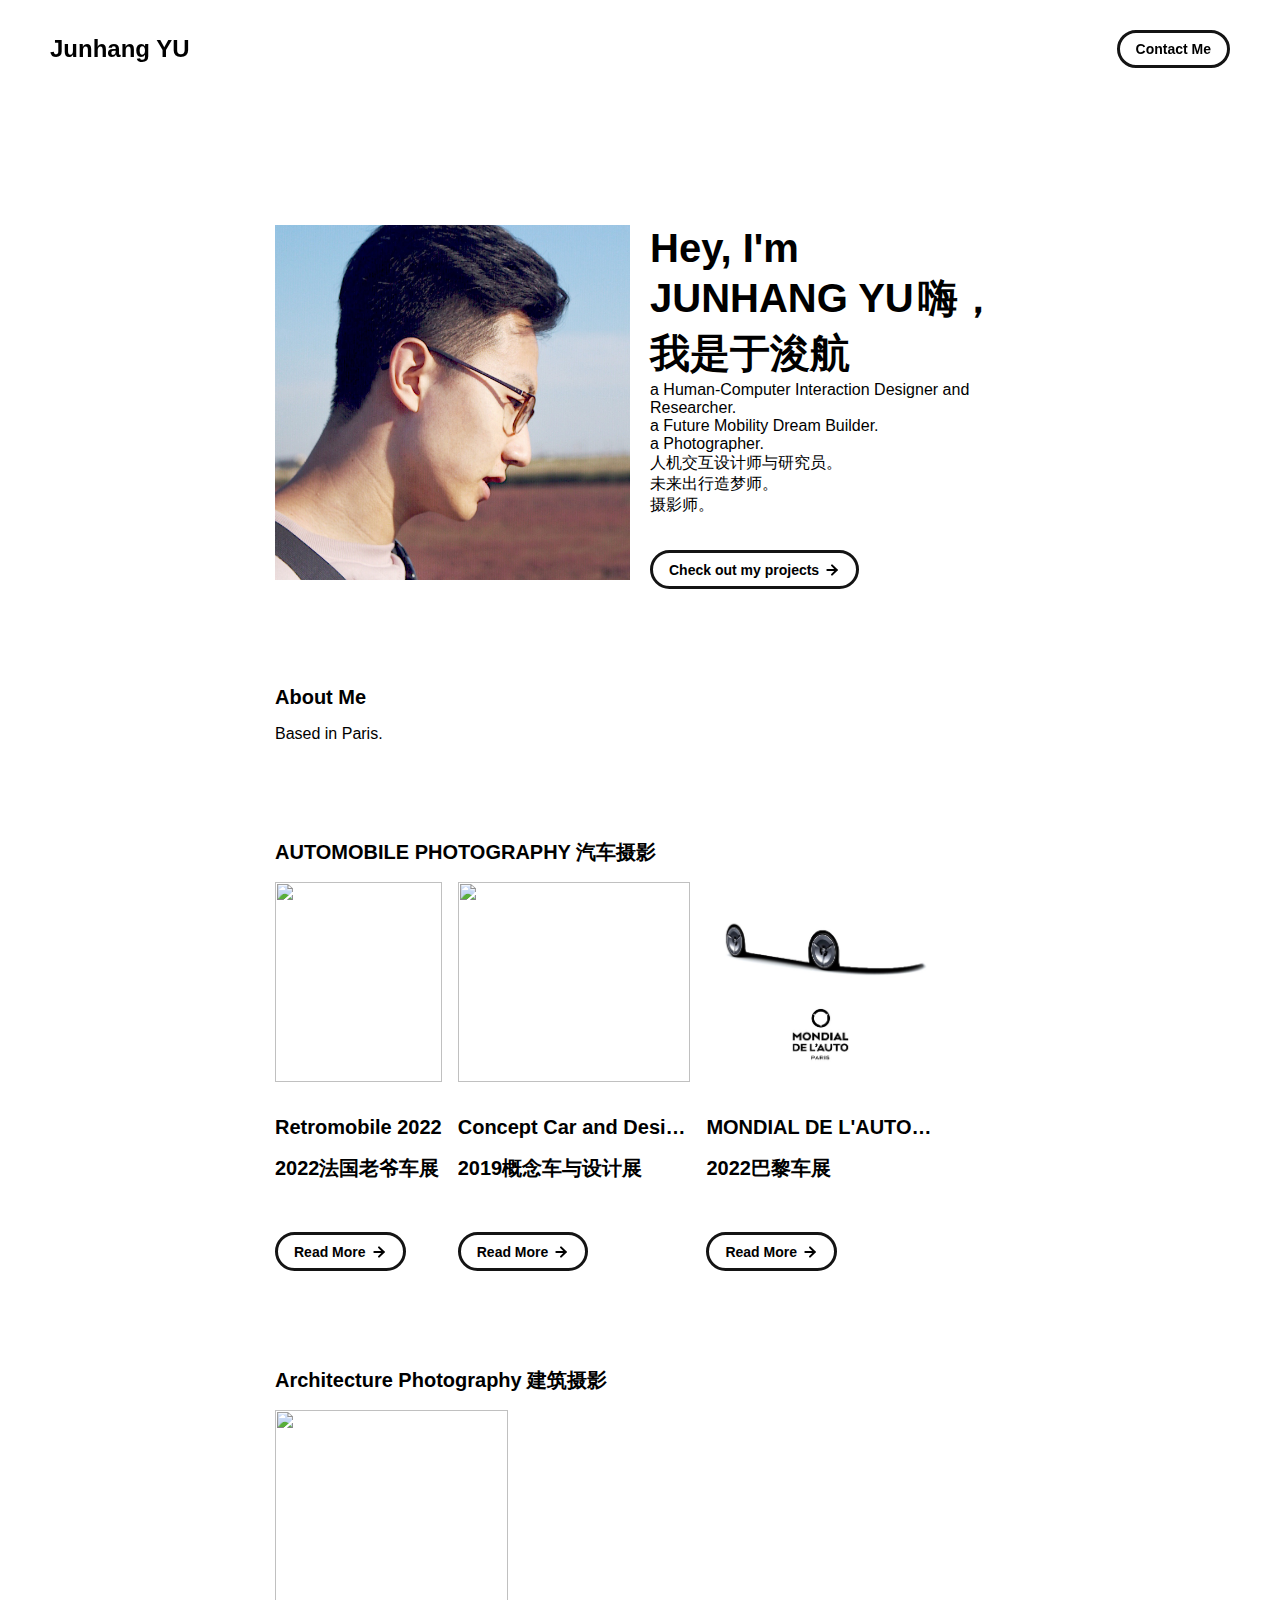
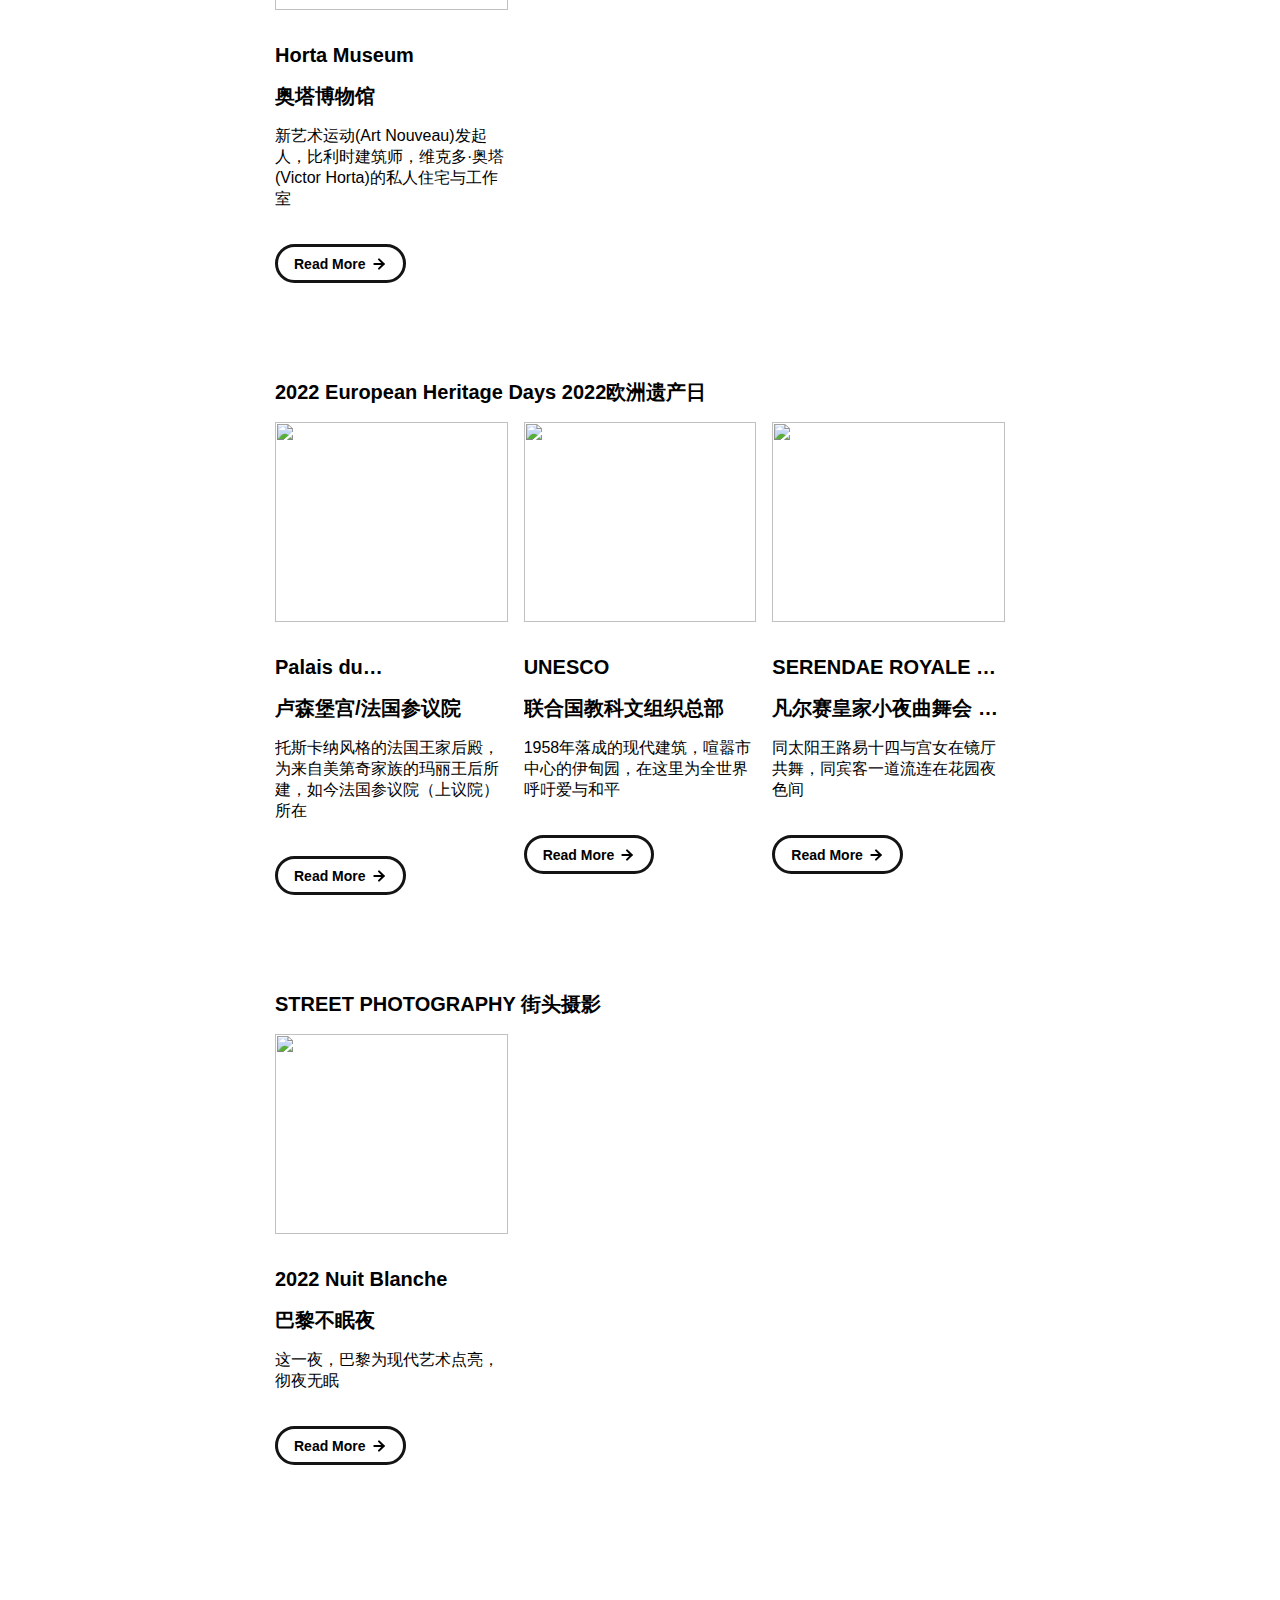
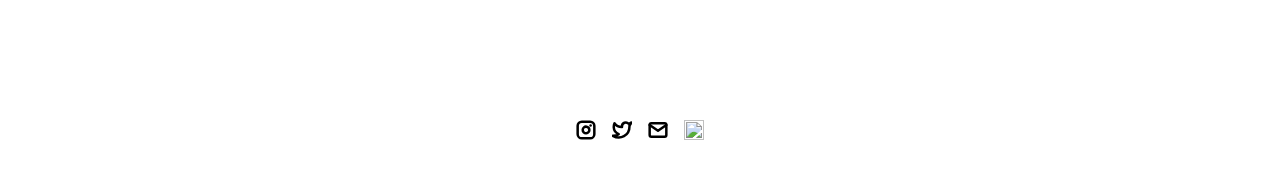
==== commit c83946fd: "rearrange home" ====
--- a/index.html
+++ b/index.html
@@ -31,7 +31,7 @@
   <div class="navbar">
     <a class="nav-title-link" href="./index.html">
       <!-- TODO - Change the "Portfolio Title" to whatever you want displayed in the top left -->
-      <span class="nav-title">Junhang's portfolio</span>
+      <span class="nav-title">Junhang YU</span>
       <!-- TODO - Change the email after 'mailto:' to your email address for contact -->
       <a class="button" href="mailto:junhang.yu@outlook.com">
         <span class="button-text">Contact Me</span>
@@ -72,9 +72,12 @@
           <span class="main-title">嗨，我是于浚航</span>
           <div class="body-text">a Human-Computer Interaction Designer and Researcher.
           </div>
-
+<div class="body-text">a Future Mobility Dream Builder. 
+          </div>
           <div class="body-text">a Photographer.
             <div class="body-text">人机交互设计师与研究员。
+            </div>
+              <div class="body-text">未来出行造梦师。
             </div>
             <div class="body-text">摄影师。
             </div>
@@ -105,6 +108,64 @@
     </div>
 
     <!-- PROJECTS / MY WORK SECTION -->
+      
+      <div id="my-work-section">
+      <!-- TODO - Change the subheader-text to whatever you want the Projects section header to say -->
+      <span class="subheader-text">AUTOMOBILE PHOTOGRAPHY 汽车摄影</span>
+
+      <div class="projects-container">
+        <div class="project-card">
+          <img src="./assets/images/retromobile2022/290A1263.jpg" class="project-image">
+          <div class="project-card-text-container">
+            <div class="subheader-text project-title">Retromobile 2022</div>
+            <div class="subheader-text project-title">2022法国老爷车展</div>
+            <div class="body-text project-card-text"></div>
+          </div>
+          <a class="button" href="./project-pages/retromobile2022.html">
+            <span class="button-text">Read More</span>
+            <image src="./assets/icons/arrow-right.svg" class="right-arrow-icon" />
+          </a>
+        </div>
+
+
+        <div class="project-card">
+          <img src="./assets/images/conceptcarexpo2019/290A8990.jpg" class="project-image">
+          <div class="project-card-text-container">
+            <div class="subheader-text project-title">Concept Car and Design Exposition 2019</div>
+            <div class="subheader-text project-title">2019概念车与设计展</div>
+            <div class="body-text project-card-text"></div>
+          </div>
+          <a class="button" href="./project-pages/conceptcarexpo2019.html">
+            <span class="button-text">Read More</span>
+            <image src="./assets/icons/arrow-right.svg" class="right-arrow-icon" />
+          </a>
+        </div>
+
+
+
+        <div class="project-card">
+          <img src="./assets/images/mondialDeLAuto2022/cover.jpeg" class="project-image">
+          <div class="project-card-text-container">
+            <div class="subheader-text project-title">MONDIAL DE L'AUTO 2022</div>
+            <div class="subheader-text project-title">2022巴黎车展</div>
+            <div class="body-text project-card-text"></div>
+          </div>
+          <a class="button" href="./project-pages/ParisAutoShow2022.html">
+            <span class="button-text">Read More</span>
+            <image src="./assets/icons/arrow-right.svg" class="right-arrow-icon" />
+          </a>
+        </div>
+
+
+      </div>
+    </div>
+
+
+
+      
+      
+      
+      
     <div id="my-work-section">
 
       <span class="subheader-text">Architecture Photography 建筑摄影 </span>
@@ -126,6 +187,9 @@
 
 
     </div>
+      
+      
+    
     <div id="my-work-section">
       <!-- TODO - Change the subheader-text to whatever you want the Projects section header to say -->
       <span class="subheader-text">2022 European Heritage Days 2022欧洲遗产日 </span>
@@ -196,59 +260,7 @@
 
 
 
-    <div id="my-work-section">
-      <!-- TODO - Change the subheader-text to whatever you want the Projects section header to say -->
-      <span class="subheader-text">AUTOMOBILE PHOTOGRAPHY 汽车摄影</span>
-
-      <div class="projects-container">
-        <div class="project-card">
-          <img src="./assets/images/retromobile2022/290A1263.jpg" class="project-image">
-          <div class="project-card-text-container">
-            <div class="subheader-text project-title">Retromobile 2022</div>
-            <div class="subheader-text project-title">2022法国老爷车展</div>
-            <div class="body-text project-card-text"></div>
-          </div>
-          <a class="button" href="./project-pages/retromobile2022.html">
-            <span class="button-text">Read More</span>
-            <image src="./assets/icons/arrow-right.svg" class="right-arrow-icon" />
-          </a>
-        </div>
-
-
-        <div class="project-card">
-          <img src="./assets/images/conceptcarexpo2019/290A8990.jpg" class="project-image">
-          <div class="project-card-text-container">
-            <div class="subheader-text project-title">Concept Car and Design Exposition 2019</div>
-            <div class="subheader-text project-title">2019概念车与设计展</div>
-            <div class="body-text project-card-text"></div>
-          </div>
-          <a class="button" href="./project-pages/conceptcarexpo2019.html">
-            <span class="button-text">Read More</span>
-            <image src="./assets/icons/arrow-right.svg" class="right-arrow-icon" />
-          </a>
-        </div>
-
-
-
-        <div class="project-card">
-          <img src="./assets/images/mondialDeLAuto2022/cover.jpeg" class="project-image">
-          <div class="project-card-text-container">
-            <div class="subheader-text project-title">MONDIAL DE L'AUTO 2022</div>
-            <div class="subheader-text project-title">2022巴黎车展</div>
-            <div class="body-text project-card-text"></div>
-          </div>
-          <a class="button" href="./project-pages/ParisAutoShow2022.html">
-            <span class="button-text">Read More</span>
-            <image src="./assets/icons/arrow-right.svg" class="right-arrow-icon" />
-          </a>
-        </div>
-
-
-      </div>
-    </div>
-
-
-
+    
 
 
     <div id="my-work-section">
@@ -280,7 +292,7 @@
 
       This should be the same across all pages.
     -->
-    <a class="icon-link" target="_blank" href="https://instagram.com/jeremiah_masong">
+    <a class="icon-link" target="_blank" href="https://instagram.com/jeremiah_junhang">
       <image src="../assets/icons/instagram.svg" class="footer-icon" />
     </a>
     <!-- 
@@ -299,6 +311,13 @@
     <a class="icon-link" href="mailto:junhang.yu@outlook.com">
       <image src="../assets/icons/mail.svg" class="footer-icon" />
     </a>
+      
+       <a class="icon-link" target="_blank" href="https://www.xiaohongshu.com/user/profile/60a567ca00000000010052f6">
+      <image src="../assets/icons/小红书.svg" class="footer-icon" />
+    </a>
+      
+      
+      
   </div>
 </body>
 
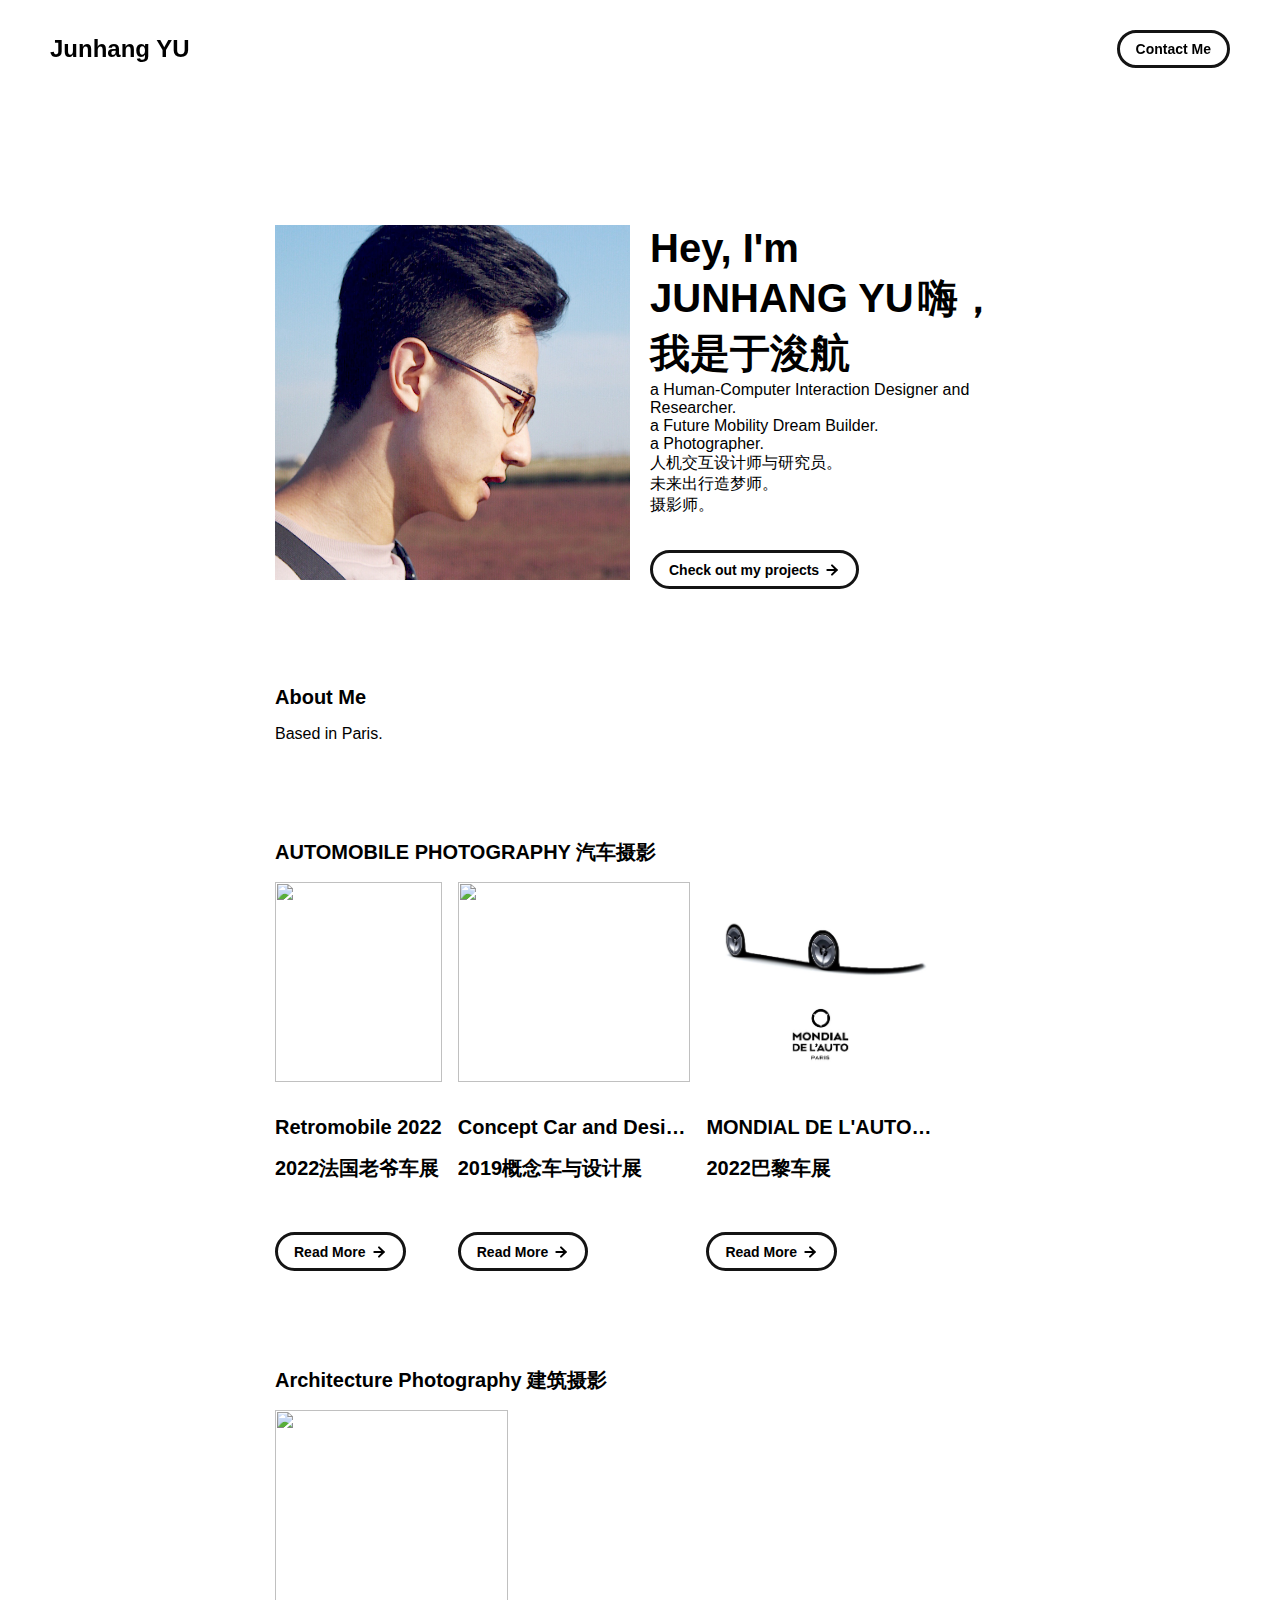
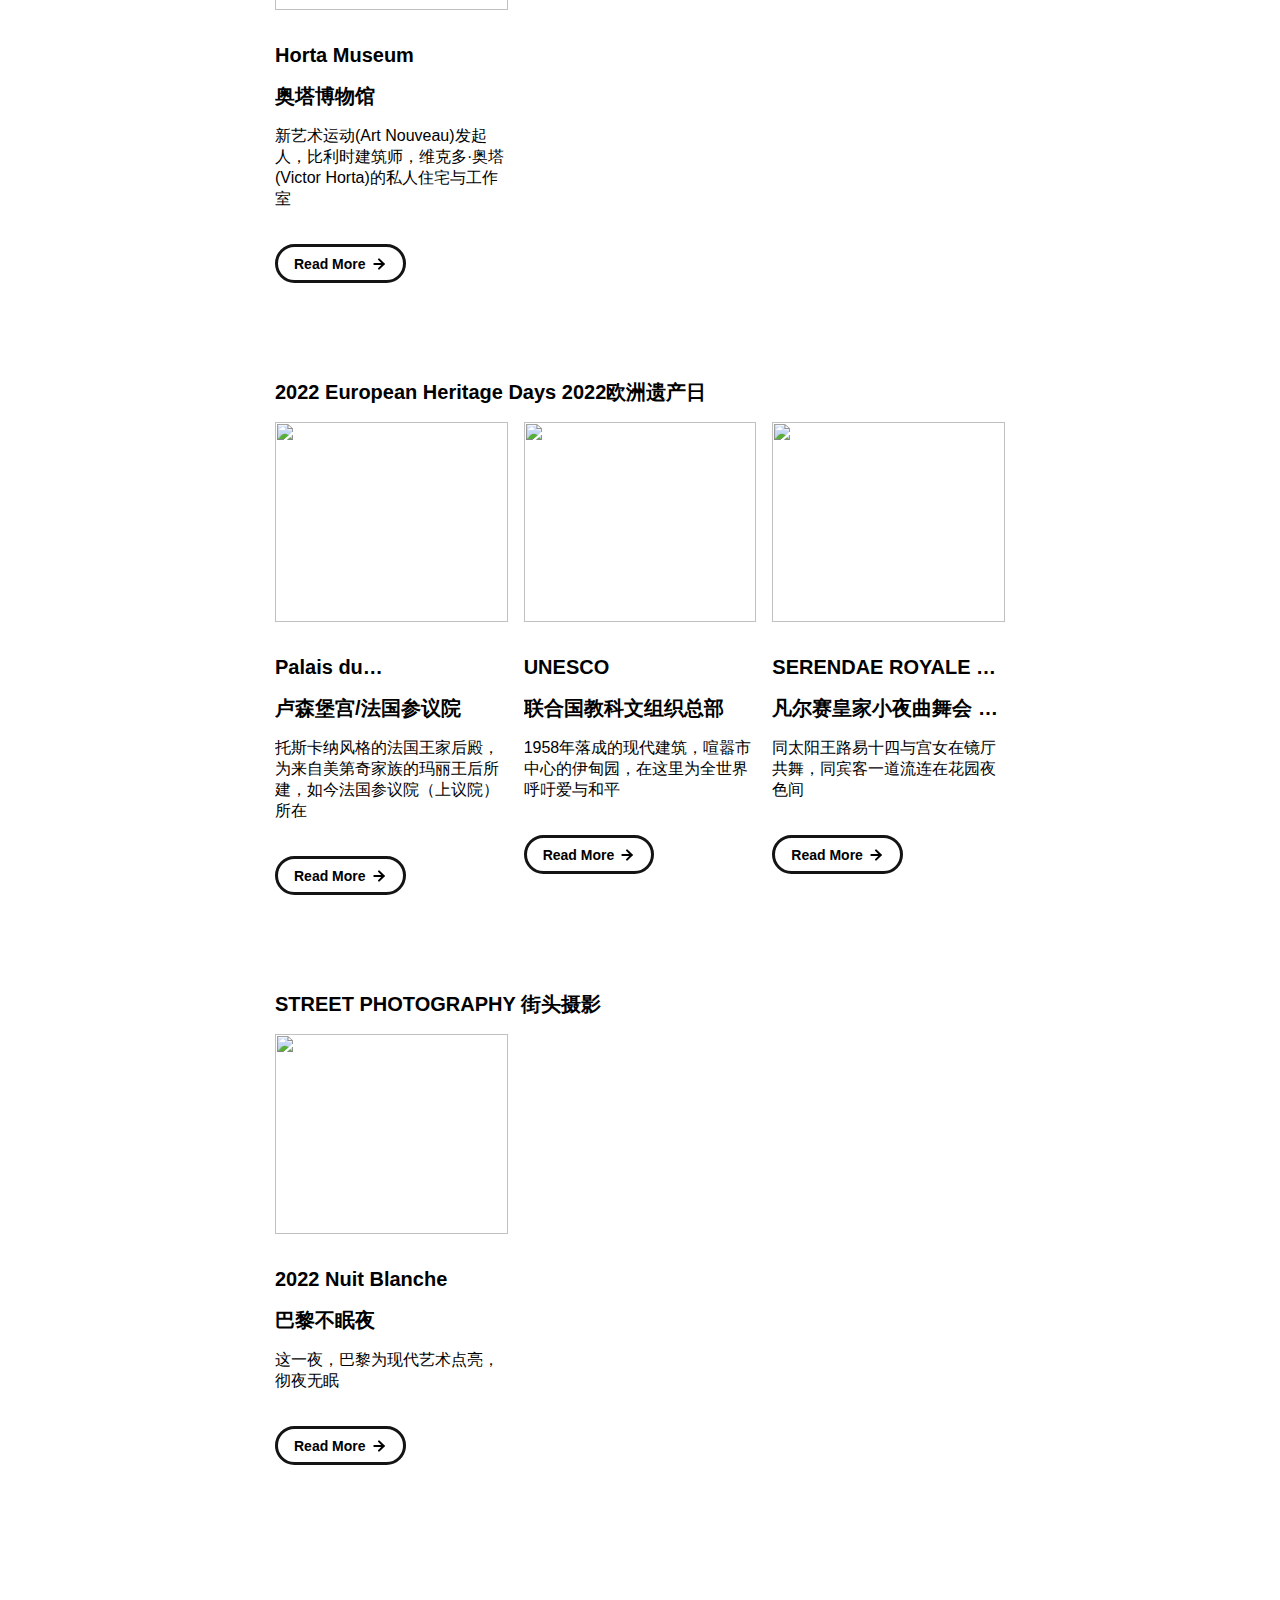
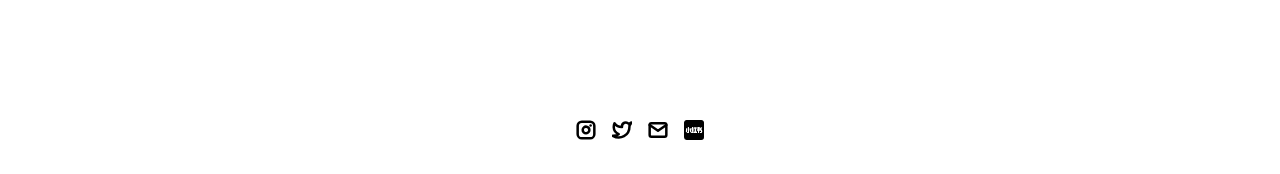
==== commit 20068491: "update xiaohongshu icon detail" ====
--- a/index.html
+++ b/index.html
@@ -311,7 +311,11 @@
     <a class="icon-link" href="mailto:junhang.yu@outlook.com">
       <image src="../assets/icons/mail.svg" class="footer-icon" />
     </a>
-      
+       <!-- 
+      TODO - Change href to your xiaohongshu account
+    
+      This should be the same across all pages.
+    -->
        <a class="icon-link" target="_blank" href="https://www.xiaohongshu.com/user/profile/60a567ca00000000010052f6">
       <image src="../assets/icons/小红书.svg" class="footer-icon" />
     </a>
